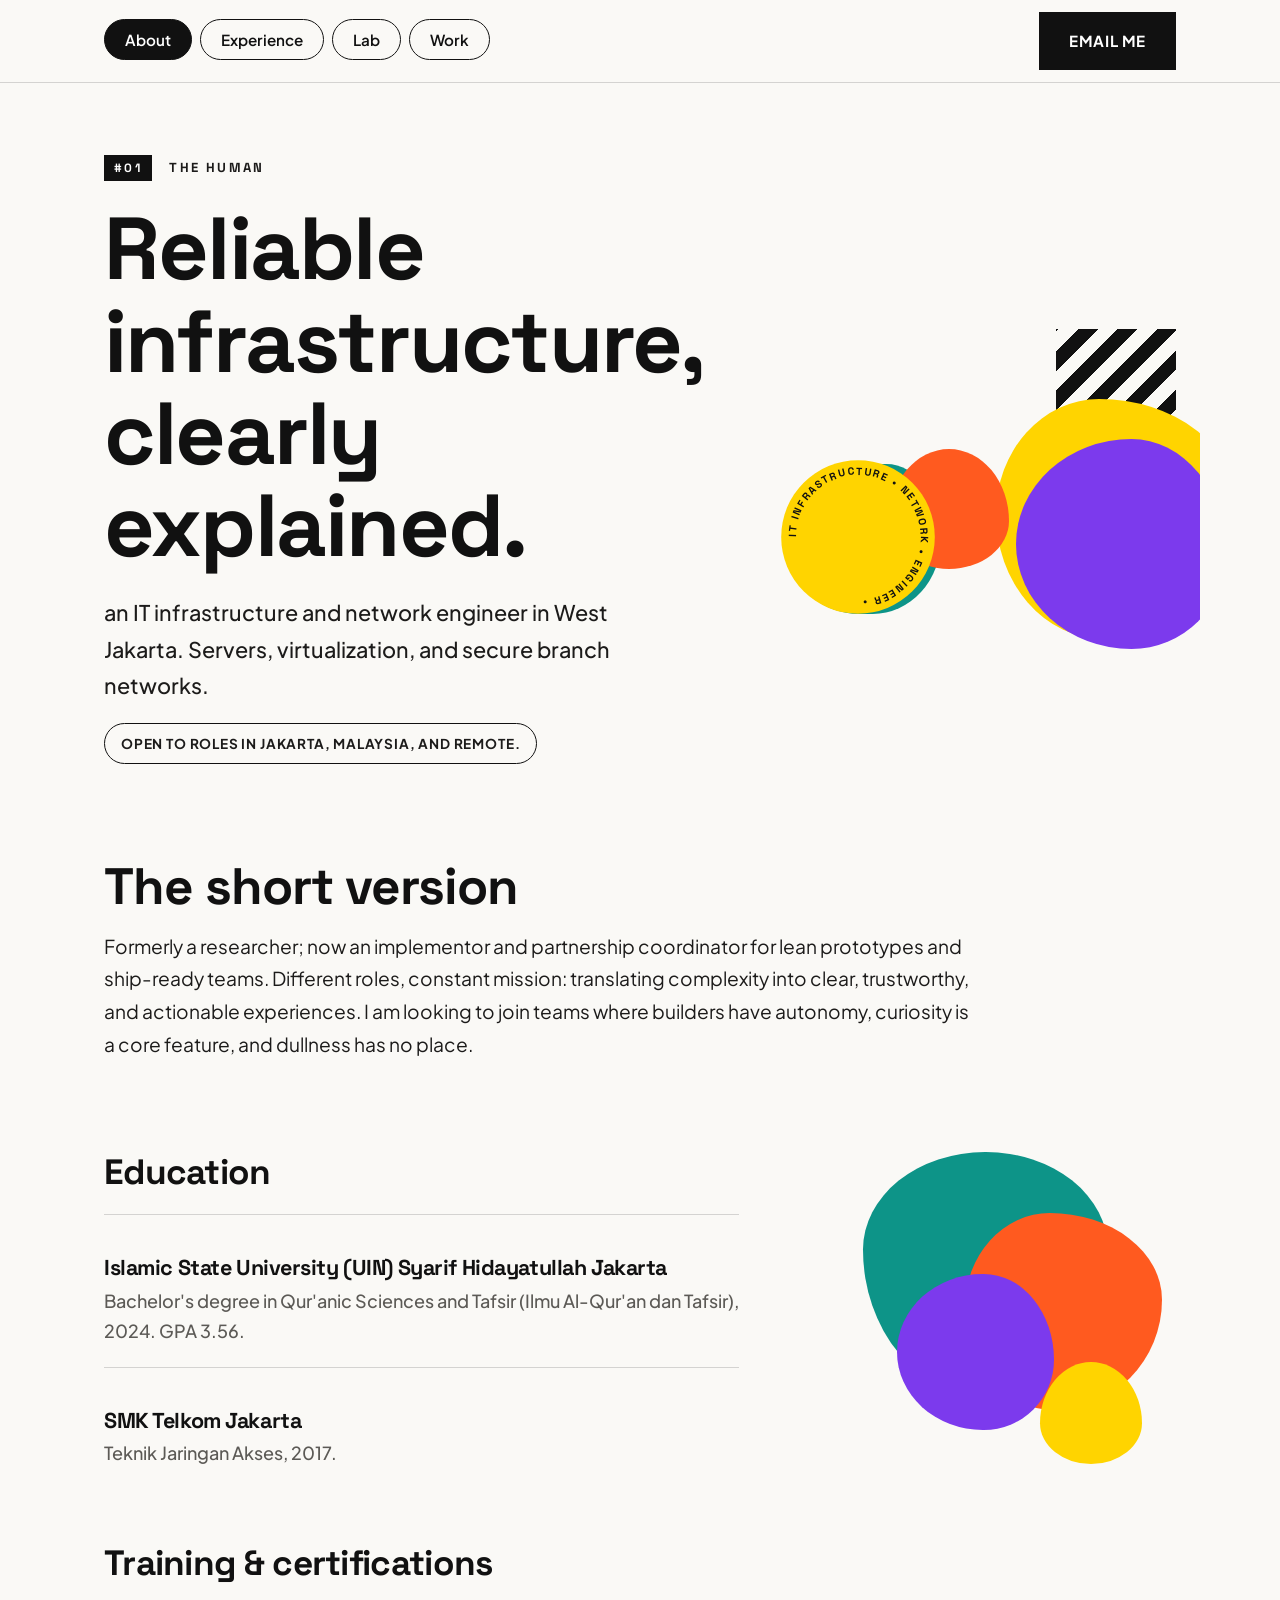
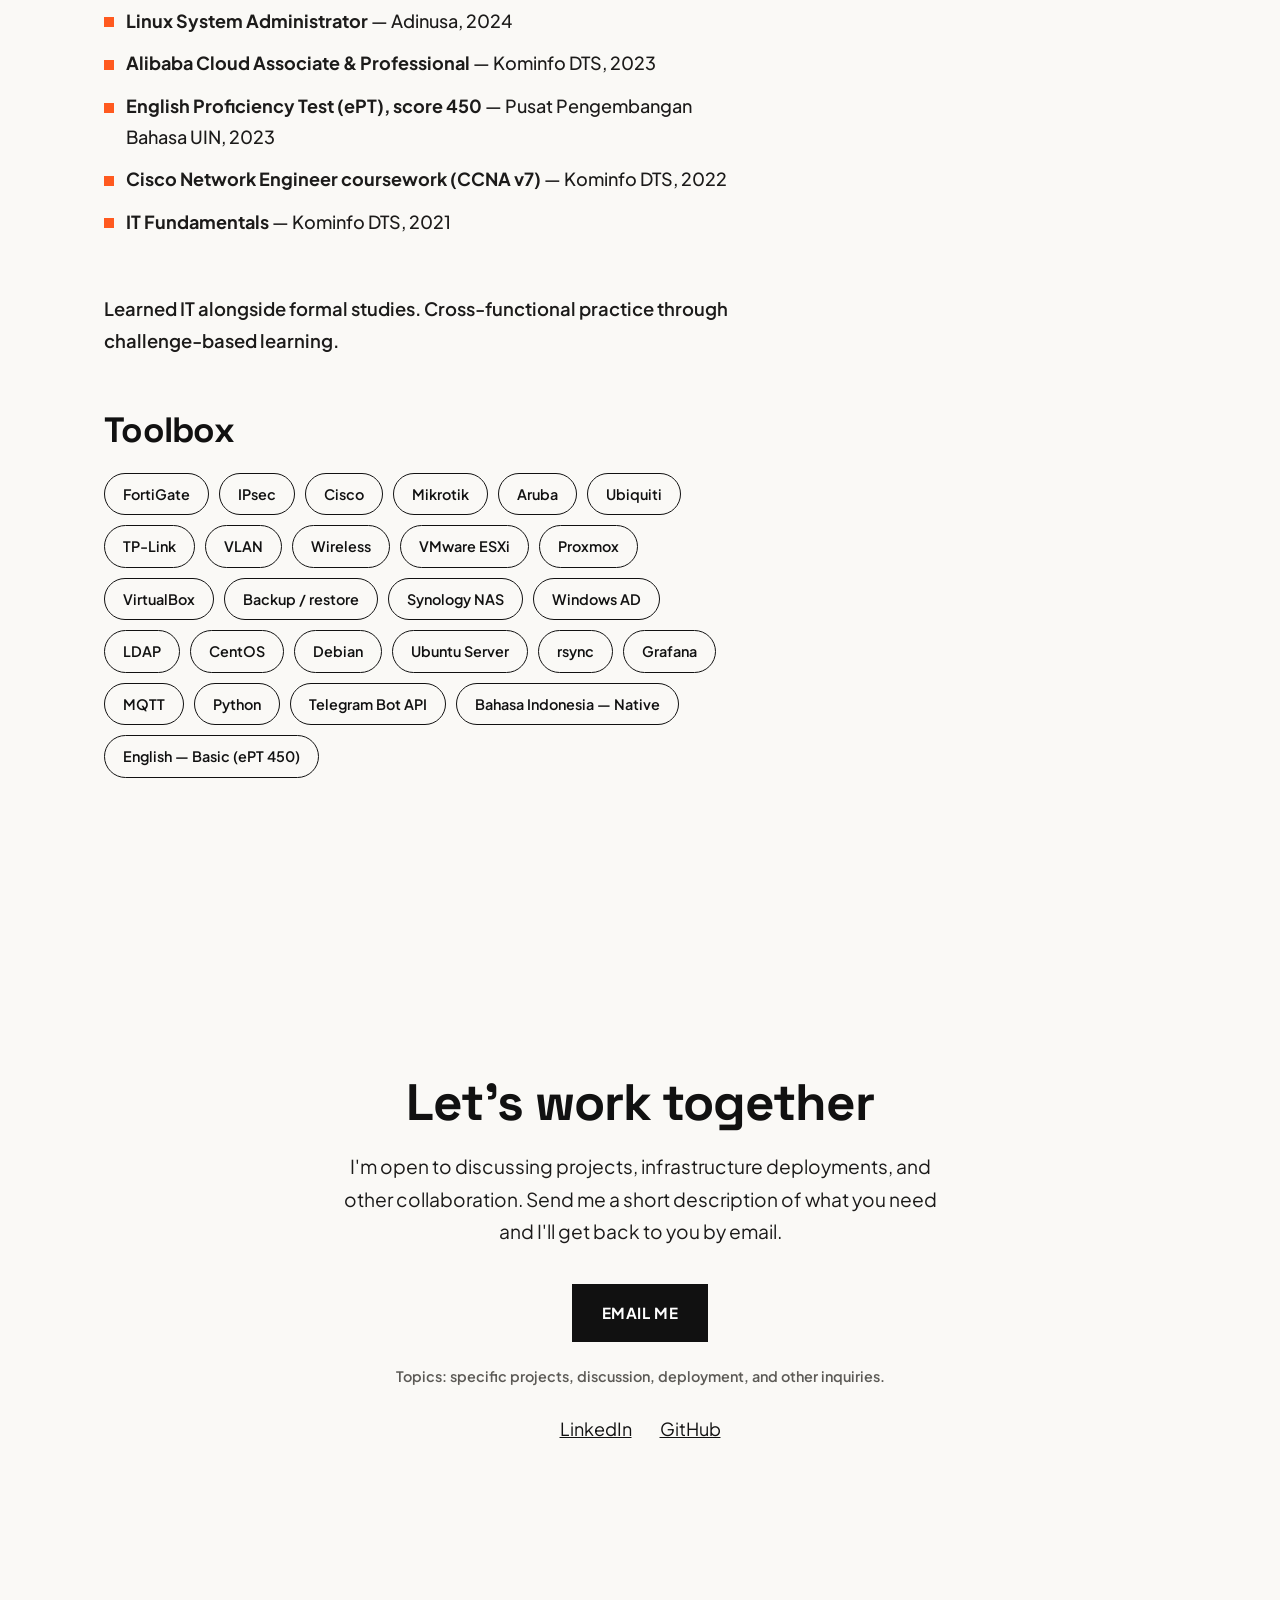
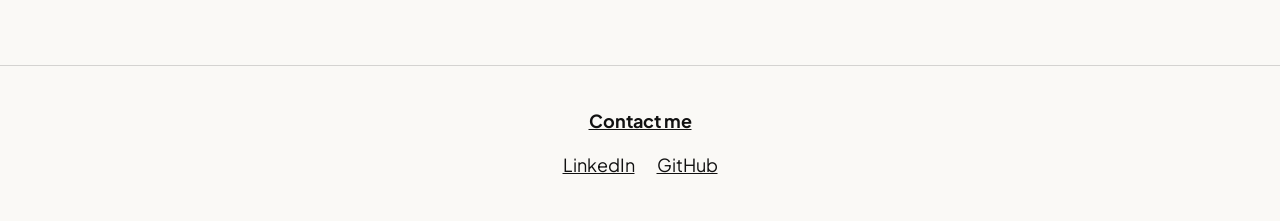
==== index.html @ 0b9de3a0 "Initial deploy: portfolio site" ====
<!DOCTYPE html>
<html lang="en">
<head>
  <meta charset="UTF-8" />
  <meta name="viewport" content="width=device-width, initial-scale=1.0" />
  <title>Muhamad Zikri Alviansyah — IT Infrastructure &amp; Network Engineer</title>
  <meta name="description" content="Muhamad Zikri Alviansyah — an IT infrastructure and network engineer in West Jakarta. Servers, virtualization, and secure branch networks." />
  <meta name="theme-color" content="#faf9f6" />
  <link rel="icon" type="image/svg+xml" href="/assets/favicon.svg" />
  <meta property="og:type" content="website" />
  <meta property="og:site_name" content="Muhamad Zikri Alviansyah" />
  <meta property="og:title" content="Muhamad Zikri Alviansyah — IT Infrastructure &amp; Network Engineer" />
  <meta property="og:description" content="Muhamad Zikri Alviansyah — an IT infrastructure and network engineer in West Jakarta. Servers, virtualization, and secure branch networks." />
  <meta property="og:url" content="https://mzikrialviansy12.github.io/" />
  <meta property="og:image" content="https://mzikrialviansy12.github.io/assets/og-cover.png" />
  <meta property="og:image:width" content="1200" />
  <meta property="og:image:height" content="630" />
  <meta name="twitter:card" content="summary_large_image" />
  <meta name="twitter:title" content="Muhamad Zikri Alviansyah — IT Infrastructure &amp; Network Engineer" />
  <meta name="twitter:description" content="Muhamad Zikri Alviansyah — an IT infrastructure and network engineer in West Jakarta. Servers, virtualization, and secure branch networks." />
  <meta name="twitter:image" content="https://mzikrialviansy12.github.io/assets/og-cover.png" />
  <link rel="canonical" href="https://mzikrialviansy12.github.io/" />
  <link rel="preconnect" href="https://fonts.googleapis.com" />
  <link rel="preconnect" href="https://fonts.gstatic.com" crossorigin />
  <link href="https://fonts.googleapis.com/css2?family=Plus+Jakarta+Sans:wght@400;500;600;700;800&family=Space+Grotesk:wght@500;700&display=swap" rel="stylesheet" />
  <link rel="stylesheet" href="/assets/css/style.css" />
</head>
<body>

  <header class="site-header">
    <div class="container header-inner">
      <nav class="tab-nav" id="portfolio-tabs" role="tablist" aria-label="Portfolio sections">
        <button type="button" class="tab" id="tab-about" role="tab" aria-selected="true" aria-controls="panel-about" data-tab="about">About</button>
        <button type="button" class="tab" id="tab-experience" role="tab" aria-selected="false" aria-controls="panel-experience" data-tab="experience">Experience</button>
        <button type="button" class="tab" id="tab-lab" role="tab" aria-selected="false" aria-controls="panel-lab" data-tab="lab">Lab</button>
        <button type="button" class="tab" id="tab-work" role="tab" aria-selected="false" aria-controls="panel-work" data-tab="work">Work</button>
      </nav>
      <a class="btn-black cta-header-btn" href="mailto:m.zikrialviansy12@gmail.com?subject=Project%20inquiry">Email me</a>
    </div>
  </header>

  <main id="main">

    <!-- ================= TAB 1: ABOUT ================= -->
    <section class="tab-panel" id="panel-about" role="tabpanel" aria-labelledby="tab-about">
      <div class="container about-wrap">
        <div class="hero-row">
          <div class="hero-text">
            <p class="tab-label"><span class="tab-num">#01</span> The human</p>
            <h1 class="hero-title">Reliable infrastructure, clearly explained.</h1>
            <p class="subhead">an IT infrastructure and network engineer in West Jakarta. Servers, virtualization, and secure branch networks.</p>
            <p class="status-line">Open to roles in Jakarta, Malaysia, and remote.</p>
          </div>

          <div class="about-decor" aria-hidden="true">
            <div class="stripe-accent"></div>
            <div class="blob blob-1"></div>
            <div class="blob blob-2"></div>
            <div class="blob blob-3"></div>
            <div class="blob blob-4"></div>
            <div class="badge-rotor">
              <svg class="badge-spin" viewBox="0 0 200 200" aria-hidden="true">
                <defs>
                  <path id="badge-circle-path" d="M100,100 m-78,0 a78,78 0 1,1 156,0 a78,78 0 1,1 -156,0" />
                </defs>
                <circle cx="100" cy="100" r="96" fill="#ffd400" />
                <text class="badge-text" fill="#111111"><textPath href="#badge-circle-path">IT INFRASTRUCTURE • NETWORK • ENGINEER • </textPath></text>
              </svg>
            </div>
          </div>
        </div>

        <div class="short-version">
          <h2>The short version</h2>
          <p>Formerly a researcher; now an implementor and partnership coordinator for lean prototypes and ship-ready teams. Different roles, constant mission: translating complexity into clear, trustworthy, and actionable experiences. I am looking to join teams where builders have autonomy, curiosity is a core feature, and dullness has no place.</p>
        </div>

        <div class="about-grid">
          <div class="about-main-col">
            <section class="info-block" aria-labelledby="edu-h">
              <h2 id="edu-h">Education</h2>
              <div class="info-entry">
                <h3>Islamic State University (UIN) Syarif Hidayatullah Jakarta</h3>
                <p class="info-meta">Bachelor's degree in Qur'anic Sciences and Tafsir (Ilmu Al-Qur'an dan Tafsir), 2024. GPA 3.56.</p>
              </div>
              <div class="info-entry">
                <h3>SMK Telkom Jakarta</h3>
                <p class="info-meta">Teknik Jaringan Akses, 2017.</p>
              </div>
            </section>

            <section class="info-block" aria-labelledby="cert-h">
              <h2 id="cert-h">Training &amp; certifications</h2>
              <ul class="cert-list">
                <li><strong>Linux System Administrator</strong> — Adinusa, 2024</li>
                <li><strong>Alibaba Cloud Associate &amp; Professional</strong> — Kominfo DTS, 2023</li>
                <li><strong>English Proficiency Test (ePT), score 450</strong> — Pusat Pengembangan Bahasa UIN, 2023</li>
                <li><strong>Cisco Network Engineer coursework (CCNA v7)</strong> — Kominfo DTS, 2022</li>
                <li><strong>IT Fundamentals</strong> — Kominfo DTS, 2021</li>
              </ul>
            </section>

            <p class="learned">Learned IT alongside formal studies. Cross-functional practice through challenge-based learning.</p>

            <section class="info-block" aria-labelledby="tool-h">
              <h2 id="tool-h">Toolbox</h2>
              <ul class="chips">
                <li class="chip">FortiGate</li>
                <li class="chip">IPsec</li>
                <li class="chip">Cisco</li>
                <li class="chip">Mikrotik</li>
                <li class="chip">Aruba</li>
                <li class="chip">Ubiquiti</li>
                <li class="chip">TP-Link</li>
                <li class="chip">VLAN</li>
                <li class="chip">Wireless</li>
                <li class="chip">VMware ESXi</li>
                <li class="chip">Proxmox</li>
                <li class="chip">VirtualBox</li>
                <li class="chip">Backup / restore</li>
                <li class="chip">Synology NAS</li>
                <li class="chip">Windows AD</li>
                <li class="chip">LDAP</li>
                <li class="chip">CentOS</li>
                <li class="chip">Debian</li>
                <li class="chip">Ubuntu Server</li>
                <li class="chip">rsync</li>
                <li class="chip">Grafana</li>
                <li class="chip">MQTT</li>
                <li class="chip">Python</li>
                <li class="chip">Telegram Bot API</li>
                <li class="chip">Bahasa Indonesia — Native</li>
            <li class="chip">English — Basic (ePT 450)</li>
              </ul>
            </section>
          </div>
          <aside class="about-side">
            <div class="portrait" aria-hidden="true">
              <div class="portrait-circle p1"></div>
              <div class="portrait-circle p2"></div>
              <div class="portrait-circle p3"></div>
              <div class="portrait-circle p4"></div>
            </div>
          </aside>
        </div>
      </div>

      <section class="cta" id="contact">
        <div class="container">
          <h2 class="cta-title">Let's work together</h2>
          <p class="cta-copy">I'm open to discussing projects, infrastructure deployments, and other collaboration. Send me a short description of what you need and I'll get back to you by email.</p>
          <a class="btn-black cta-button" href="mailto:m.zikrialviansy12@gmail.com?subject=Project%20inquiry">Email me</a>
          <p class="cta-topics">Topics: specific projects, discussion, deployment, and other inquiries.</p>
          <div class="cta-links">
            <a href="https://www.linkedin.com/in/muhamadzikrialviansyah/" target="_blank" rel="noopener">LinkedIn</a>
            <a href="https://github.com/mzikrialviansy12" target="_blank" rel="noopener">GitHub</a>
          </div>
        </div>
      </section>
    </section>

    <!-- ================= TAB 2: EXPERIENCE ================= -->
    <section class="tab-panel" id="panel-experience" role="tabpanel" aria-labelledby="tab-experience">
      <div class="container">
        <p class="tab-label"><span class="tab-num">#02</span> Gigs &amp; adventures</p>
        <h2 class="panel-title">Gigs &amp; Joyrides.</h2>
        <p class="panel-intro">A career built by jumping between worlds and stealing the best tricks from each.</p>

        <ol class="timeline">
          <li class="timeline-item">
            <p class="timeline-date">Nov 2024 to Present</p>
            <h3>IT Server and Network Administrator</h3>
            <p class="timeline-org">PT Synergy Engineering · Jakarta, Indonesia</p>
            <p class="timeline-desc">Managed an enterprise IT environment spanning virtualized infrastructure, directory services, and user authentication. Deployed enterprise firewalls and configured hub-and-spoke secure tunnels for domestic and international branches, resolved network and storage failures, and administered network-attached storage. Migrated access points to a new controller, executed virtual machine migrations, and maintained scheduled automated backups and server replication as recovery layers.</p>
          </li>
          <li class="timeline-item">
            <p class="timeline-date">Sep 2022 to Nov 2024</p>
            <h3>Network Engineer On Site</h3>
            <p class="timeline-org">PT iForte Solusi Infotek (The Sultan Hotel and Residences Jakarta)</p>
            <p class="timeline-desc">Operated and troubleshot a hotel network of over 1,000 access points, 50 managed switches, a DHCP router, and a firewall supporting about 1,000 guest rooms. Using automated monitoring and controller alerts, detected device failures within 10 minutes and restored service within 30 minutes. Maintained VLAN design and inter-VLAN routing to segment guest and operational internet services.</p>
          </li>
          <li class="timeline-item">
            <p class="timeline-date">Jul 2022 – Oct 2022</p>
            <h3>Assistant Engineer</h3>
            <p class="timeline-org">Indonesia Telecommunication and Digital Research Institute (TelkomCorpU)</p>
            <p class="timeline-desc">Integrated IoT devices with fire alarm panels and hydrant systems at 2 locations over MQTT for the Digitalizing Protection Assets project.</p>
          </li>
          <li class="timeline-item">
            <p class="timeline-date">2022</p>
            <h3>Cisco Network Engineer coursework (CCNA v7)</h3>
            <p class="timeline-org">Digital Talent Scholarship, Komdigi</p>
            <p class="timeline-desc">Roadmap to becoming a network engineer: network architecture and operations, switching, routing, and network security.</p>
          </li>
          <li class="timeline-item">
            <p class="timeline-date">2021</p>
            <h3>IT Fundamentals coursework</h3>
            <p class="timeline-org">Digital Talent Scholarship, Komdigi</p>
            <p class="timeline-desc">Foundation in hardware, software infrastructure, networking, multi-device management, and technical troubleshooting.</p>
          </li>
        </ol>
      </div>

      <section class="cta">
        <div class="container">
          <h2 class="cta-title">Let's work together</h2>
          <p class="cta-copy">I'm open to discussing projects, infrastructure deployments, and other collaboration. Send me a short description of what you need and I'll get back to you by email.</p>
          <a class="btn-black cta-button" href="mailto:m.zikrialviansy12@gmail.com?subject=Project%20inquiry">Email me</a>
          <p class="cta-topics">Topics: specific projects, discussion, deployment, and other inquiries.</p>
          <div class="cta-links">
            <a href="https://www.linkedin.com/in/muhamadzikrialviansyah/" target="_blank" rel="noopener">LinkedIn</a>
            <a href="https://github.com/mzikrialviansy12" target="_blank" rel="noopener">GitHub</a>
          </div>
        </div>
      </section>
    </section>

    <!-- ================= TAB 3: LAB ================= -->
    <section class="tab-panel" id="panel-lab" role="tabpanel" aria-labelledby="tab-lab">
      <div class="container">
        <p class="tab-label"><span class="tab-num">#03</span> My Digital Playground</p>
        <h2 class="panel-title">My Digital Playground</h2>
        <p class="panel-intro">This is where the messy prototyping happens. Explore my sandbox environments covering AI experiments, network engineering, and local virtualization setups.</p>

        <div class="chip-row" role="group" aria-label="Lab categories">
          <button type="button" class="chip" data-filter="network">Network</button>
          <button type="button" class="chip" data-filter="virtualization">Virtualization</button>
          <button type="button" class="chip" data-filter="server">Server</button>
          <button type="button" class="chip" data-filter="ai">AI Experiments</button>
        </div>

        <div class="lab-grid">
          <div class="lab-card" data-lab-filter="network">
            <p class="lab-card-kicker">Network</p>
            <h3 class="lab-card-title">Coming soon</h3>
          </div>
          <div class="lab-card" data-lab-filter="virtualization">
            <p class="lab-card-kicker">Virtualization</p>
            <h3 class="lab-card-title">Coming soon</h3>
          </div>
          <div class="lab-card" data-lab-filter="server">
            <p class="lab-card-kicker">Server</p>
            <h3 class="lab-card-title">Coming soon</h3>
          </div>
          <div class="lab-card" data-lab-filter="ai">
            <p class="lab-card-kicker">AI Experiments</p>
            <h3 class="lab-card-title">Coming soon</h3>
          </div>
        </div>
      </div>

      <section class="cta">
        <div class="container">
          <h2 class="cta-title">Let's work together</h2>
          <p class="cta-copy">I'm open to discussing projects, infrastructure deployments, and other collaboration. Send me a short description of what you need and I'll get back to you by email.</p>
          <a class="btn-black cta-button" href="mailto:m.zikrialviansy12@gmail.com?subject=Project%20inquiry">Email me</a>
          <p class="cta-topics">Topics: specific projects, discussion, deployment, and other inquiries.</p>
          <div class="cta-links">
            <a href="https://www.linkedin.com/in/muhamadzikrialviansyah/" target="_blank" rel="noopener">LinkedIn</a>
            <a href="https://github.com/mzikrialviansy12" target="_blank" rel="noopener">GitHub</a>
          </div>
        </div>
      </section>
    </section>

    <!-- ================= TAB 4: WORK ================= -->
    <section class="tab-panel" id="panel-work" role="tabpanel" aria-labelledby="tab-work">
      <div class="container">
        <p class="tab-label"><span class="tab-num">#04</span> Work</p>
        <h2 class="panel-title">Work</h2>

        <div class="project-grid">
          <article class="project-card">
            <h3 class="project-name">Multi-Branch Network Rollout</h3>
            <p class="project-role">Deployment and configuration</p>
            <p class="project-desc">Deployed firewalls at new branches, including overseas, in 3–5 days each, covering cabling, racking, firewall configuration, server setup, and end-user handover. Configured IPsec site-to-site tunnels from each branch to the head office in a hub-and-spoke topology.</p>
            <ul class="tech-list"><li>FortiGate</li><li>IPsec</li><li>VLAN</li></ul>
            <img class="project-diagram" src="/assets/network-topology.svg" alt="Generic hub-and-spoke network topology diagram showing the head office with branch offices over IPsec tunnels" />
          </article>

          <article class="project-card">
            <h3 class="project-name">Virtualization Operations and Recovery</h3>
            <p class="project-role">Administrator</p>
            <p class="project-desc">Operate virtualization hosts, handle hardware assembly and racking, migrate a 500 GB VM via backup/restore in about 2 hours, and restore service within 30–60 minutes after a Proxmox datastore failure.</p>
            <ul class="tech-list"><li>VMware ESXi</li><li>Proxmox</li><li>Backup / restore</li></ul>
            <a class="project-writeup" href="/content/proxmox-datastore-incident.html">Read the case study →</a>
          </article>

          <article class="project-card">
            <h3 class="project-name">Directory Services</h3>
            <p class="project-role">Administrator</p>
            <p class="project-desc">Administer Windows Active Directory and LDAP for domain login, email, and file services.</p>
            <ul class="tech-list"><li>Windows AD</li><li>LDAP</li><li>CentOS</li></ul>
          </article>

          <article class="project-card">
            <h3 class="project-name">Backup and Replication</h3>
            <p class="project-role">Administrator</p>
            <p class="project-desc">Scheduled rsync backups to a separate NAS, plus mirror server replication as a secondary recovery layer. Set up Synology NAS with RAID, shared folders, and permissions.</p>
            <ul class="tech-list"><li>rsync</li><li>Synology NAS</li><li>RAID</li></ul>
          </article>

          <article class="project-card">
            <h3 class="project-name">Hotel-Scale Wireless Network Operations</h3>
            <p class="project-role">Network Engineer (on site)</p>
            <p class="project-desc">Operated a network of 1,060 access points and 50 managed switches serving about 1,000 rooms. Automated email alerts (Grafana, Aruba controller) detected AP failures within 10 minutes, with service restored in 15–30 minutes.</p>
            <ul class="tech-list"><li>Aruba</li><li>TP-Link</li><li>Grafana</li><li>VLAN</li></ul>
          </article>

          <article class="project-card">
            <h3 class="project-name">IoT Integration for Fire Protection</h3>
            <p class="project-role">Assistant Engineer</p>
            <p class="project-desc">Integrated IoT devices with fire alarm panels and hydrant systems at 2 locations over MQTT.</p>
            <ul class="tech-list"><li>MQTT</li></ul>
          </article>
        </div>
      </div>

      <section class="cta">
        <div class="container">
          <h2 class="cta-title">Let's work together</h2>
          <p class="cta-copy">I'm open to discussing projects, infrastructure deployments, and other collaboration. Send me a short description of what you need and I'll get back to you by email.</p>
          <a class="btn-black cta-button" href="mailto:m.zikrialviansy12@gmail.com?subject=Project%20inquiry">Email me</a>
          <p class="cta-topics">Topics: specific projects, discussion, deployment, and other inquiries.</p>
          <div class="cta-links">
            <a href="https://www.linkedin.com/in/muhamadzikrialviansyah/" target="_blank" rel="noopener">LinkedIn</a>
            <a href="https://github.com/mzikrialviansy12" target="_blank" rel="noopener">GitHub</a>
          </div>
        </div>
      </section>
    </section>
  </main>

  <footer class="site-footer">
    <div class="container footer-inner">
      <a class="footer-contact" href="#contact">Contact me</a>
      <div class="footer-links">
        <a href="https://www.linkedin.com/in/muhamadzikrialviansyah/" target="_blank" rel="noopener">LinkedIn</a>
        <a href="https://github.com/mzikrialviansy12" target="_blank" rel="noopener">GitHub</a>
      </div>
    </div>
  </footer>

  <script src="/assets/js/main.js"></script>
</body>
</html>
---- assets/css/style.css ----
/* ============================================================
   Portfolio — Modern Asymmetrical Layout
   ============================================================ */

/* ===== Tokens ===== */
:root {
  --bg: #faf9f6;
  --surface: #ffffff;
  --ink: #111111;
  --yellow: #ffd400;
  --orange: #ff5a1f;
  --purple: #7c3aed;
  --teal: #0d9488;
  --text: #1c1b1a;
  --muted: #5c5a56;
  --line: rgba(17, 17, 17, 0.16);
  --font-head: "Space Grotesk", "Plus Jakarta Sans", system-ui, sans-serif;
  --font-body: "Plus Jakarta Sans", system-ui, -apple-system, "Segoe UI", sans-serif;
}

/* ===== Base ===== */
* { box-sizing: border-box; }
html { scroll-behavior: smooth; }
body {
  margin: 0;
  background: var(--bg);
  color: var(--text);
  font-family: var(--font-body);
  font-size: 1.125rem;
  line-height: 1.7;
}
img { max-width: 100%; display: block; }
h1, h2, h3 { font-family: var(--font-head); color: var(--ink); line-height: 1.05; letter-spacing: -0.02em; }
h1 { font-size: clamp(3rem, 8vw, 5.5rem); font-weight: 700; }
h2 { font-size: clamp(2.2rem, 4.5vw, 3.2rem); font-weight: 700; }
h3 { font-size: clamp(1.4rem, 2.5vw, 1.9rem); font-weight: 700; }
p { margin: 0 0 1.25em; }
a { color: var(--ink); }
ul, ol { margin: 0; padding: 0; list-style: none; }
:focus-visible { outline: 3px solid var(--orange); outline-offset: 2px; }

.container { max-width: 1120px; margin: 0 auto; padding: 0 24px; }

/* ===== Header / tab nav ===== */
.site-header {
  position: sticky;
  top: 0;
  z-index: 50;
  background: rgba(250, 249, 246, 0.92);
  backdrop-filter: blur(10px);
  -webkit-backdrop-filter: blur(10px);
  border-bottom: 1px solid var(--line);
}
.header-inner { display: flex; flex-direction: column; gap: 12px; padding-top: 14px; padding-bottom: 14px; }
@media (min-width: 900px) {
  .header-inner { flex-direction: row; align-items: center; justify-content: space-between; gap: 24px; padding-top: 12px; padding-bottom: 12px; }
}
.tab-nav { display: flex; gap: 8px; overflow-x: auto; scrollbar-width: none; padding-bottom: 2px; }
.tab-nav::-webkit-scrollbar { display: none; }
.tab {
  flex: 0 0 auto;
  padding: 10px 20px;
  border: 1.5px solid var(--ink);
  border-radius: 999px;
  background: transparent;
  color: var(--ink);
  font-family: var(--font-body);
  font-weight: 600;
  font-size: 0.95rem;
  cursor: pointer;
  white-space: nowrap;
}
.tab:hover { background: rgba(17, 17, 17, 0.06); }
.tab[aria-selected="true"] { background: var(--ink); color: #ffffff; }
.cta-header-btn { display: block; width: 100%; text-align: center; }
@media (min-width: 900px) { .cta-header-btn { width: auto; margin-left: auto; } }

/* ===== Black rectangular button ===== */
.btn-black {
  display: inline-block;
  background: var(--ink);
  color: #ffffff;
  font-family: var(--font-body);
  font-weight: 700;
  font-size: 0.95rem;
  letter-spacing: 0.04em;
  text-transform: uppercase;
  padding: 16px 30px;
  border: none;
  border-radius: 0;
  text-decoration: none;
}
.btn-black:hover { background: #2a2a2a; color: #ffffff; text-decoration: none; }

/* ===== Tab panels ===== */
.tab-panel { display: none; padding: 48px 0 110px; }
.tab-panel.is-active { display: block; }

/* ===== About ===== */
/* position + overflow guard: decor shapes are clipped here so they can never
   extend past the viewport (no horizontal scroll). Horizontal padding comes
   from .container (0 24px) so About's left edge matches the other tabs. */
.about-wrap { position: relative; overflow: hidden; padding-top: 24px; padding-bottom: 90px; }
.about-wrap > * { position: relative; z-index: 1; }

/* Two-zone hero: text zone (left, ~60%) + reserved decoration zone (right) */
.hero-row { display: grid; grid-template-columns: 1fr; gap: 40px; }
.hero-text { position: relative; z-index: 1; min-width: 0; }
@media (min-width: 768px) {
  .hero-row { grid-template-columns: minmax(0, 3fr) minmax(0, 2fr); gap: 48px; align-items: center; }
}

/* Decoration zone: reserved empty area, always behind text, never interactive */
.about-decor { position: relative; z-index: 0; pointer-events: none; min-height: 300px; }
.about-decor > * { position: absolute; pointer-events: none; }

.blob { pointer-events: none; }
.blob-1 { width: 240px; height: 240px; background: var(--yellow); top: 70px; right: -60px; border-radius: 43% 57% 55% 45% / 48% 44% 56% 52%; }
.blob-2 { width: 210px; height: 210px; background: var(--purple); bottom: -20px; right: -50px; border-radius: 55% 45% 45% 55% / 50% 55% 45% 50%; }
.blob-3 { width: 150px; height: 150px; background: var(--teal); top: 45%; left: 6%; border-radius: 60% 40% 50% 50% / 45% 55% 55% 45%; }
.blob-4 { width: 120px; height: 120px; background: var(--orange); bottom: 60px; left: 30%; border-radius: 50% 50% 50% 50% / 60% 60% 40% 40%; }

.stripe-accent {
  top: 0;
  right: 0;
  width: 120px;
  height: 120px;
  background: repeating-linear-gradient(-45deg, var(--ink) 0 14px, var(--bg) 14px 28px);
}

.badge-rotor { bottom: 12px; left: 12px; width: 160px; height: 160px; }
.badge-spin { width: 100%; height: 100%; animation: badge-spin 14s linear infinite; }
@keyframes badge-spin { to { transform: rotate(360deg); } }
.badge-text { font-family: var(--font-head); font-size: 13px; font-weight: 700; letter-spacing: 2px; }

/* Below 768px: hide the stripe; the blob group becomes its own centered row
   between the pill and "The short version", kept inside the container padding
   so it never touches the screen edge */
@media (max-width: 767px) {
  .stripe-accent { display: none; }
  .about-decor { min-height: 180px; max-width: 320px; margin: 0 auto; }
  .blob-1 { width: 120px; height: 120px; top: 0; left: 8px; right: auto; }
  .blob-2 { width: 110px; height: 110px; top: 0; right: 8px; bottom: auto; }
  .blob-3 { width: 90px; height: 90px; top: auto; bottom: 4px; left: 70px; }
  .blob-4 { width: 80px; height: 80px; bottom: 0; left: auto; right: 66px; }
  .badge-rotor { width: 110px; height: 110px; bottom: 0; left: 4px; right: auto; }
}

.tab-label { font-family: var(--font-head); font-size: 0.82rem; font-weight: 700; letter-spacing: 0.18em; text-transform: uppercase; margin: 0 0 22px; }
.tab-num { display: inline-block; background: var(--ink); color: #ffffff; padding: 3px 10px; margin-right: 12px; font-size: 0.75rem; }
.subhead { font-size: 1.35rem; font-weight: 500; color: var(--text); max-width: 34ch; margin-bottom: 18px; }
.status-line { display: inline-block; margin: 0 0 40px; padding: 8px 16px; border: 1.5px solid var(--ink); border-radius: 999px; font-size: 0.85rem; font-weight: 700; letter-spacing: 0.06em; text-transform: uppercase; }

.hero-title { margin: 0 0 22px; }
.short-version { margin-top: 56px; }
.short-version h2 { margin-bottom: 16px; }
.short-version p { font-size: 1.2rem; max-width: 62ch; }

.about-grid { display: grid; gap: 56px; margin-top: 64px; }
@media (min-width: 900px) { .about-grid { grid-template-columns: 1.25fr 0.75fr; align-items: start; } }

.info-block { margin-bottom: 56px; }
.info-block h2 { margin-bottom: 24px; font-size: clamp(1.6rem, 3vw, 2.2rem); }
.info-entry { border-top: 1px solid var(--line); padding: 20px 0; }
.info-entry:first-child { border-top: none; padding-top: 0; }
.info-entry h3 { margin-bottom: 6px; font-size: 1.35rem; }
.info-meta { margin: 0; color: var(--muted); font-weight: 500; }
.cert-list { display: grid; gap: 12px; }
.cert-list li { padding-left: 22px; position: relative; font-weight: 500; }
.cert-list li::before { content: ""; position: absolute; left: 0; top: 0.65em; width: 10px; height: 10px; background: var(--orange); }
.learned { font-size: 1.15rem; font-weight: 600; margin-bottom: 56px; max-width: 56ch; }

.chips { display: flex; flex-wrap: wrap; gap: 10px; }
.chip { display: inline-block; border: 1.5px solid var(--ink); border-radius: 999px; padding: 8px 18px; background: transparent; color: var(--ink); font-weight: 600; font-size: 0.9rem; }

.about-side { position: relative; }
.portrait { position: relative; width: min(340px, 80vw); aspect-ratio: 1; margin-left: auto; }
.portrait-circle { position: absolute; border-radius: 50%; }
.p1 { width: 72%; aspect-ratio: 1; background: var(--teal); top: 8%; left: 8%; border-radius: 50% 50% 50% 50% / 40% 40% 60% 60%; }
.p2 { width: 58%; aspect-ratio: 1; background: var(--orange); top: 26%; right: 4%; border-radius: 43% 57% 55% 45% / 48% 44% 56% 52%; }
.p3 { width: 46%; aspect-ratio: 1; background: var(--purple); bottom: 10%; left: 18%; border-radius: 55% 45% 45% 55% / 50% 55% 45% 50%; }
.p4 { width: 30%; aspect-ratio: 1; background: var(--yellow); bottom: 0; right: 10%; border-radius: 50% 50% 50% 50% / 60% 60% 40% 40%; }

/* ===== Experience ===== */
.panel-title { margin-bottom: 18px; }
.panel-intro { font-size: 1.2rem; max-width: 56ch; margin-bottom: 64px; }
.timeline { position: relative; margin: 0; padding: 0; counter-reset: tl; }
.timeline-item {
  counter-increment: tl;
  position: relative;
  display: grid;
  grid-template-columns: 48px minmax(0, 1fr);
  column-gap: 16px;
  padding-bottom: 56px;
}
.timeline-item:last-child { padding-bottom: 0; }
.timeline-item > * { grid-column: 2; min-width: 0; }
/* Marker: auto-numbered filled circle, centered in the 48px column, above the line */
.timeline-item::before {
  content: counter(tl, decimal-leading-zero);
  grid-column: 1;
  align-self: start;
  justify-self: center;
  position: relative;
  z-index: 2;
  display: flex;
  align-items: center;
  justify-content: center;
  width: 36px;
  height: 36px;
  border: 2px solid var(--ink);
  border-radius: 50%;
  background: var(--bg);
  font-family: var(--font-head);
  font-size: 0.95rem;
  font-weight: 700;
  line-height: 1;
  color: var(--ink);
}
/* Vertical line: runs through the center of the marker column,
   from the first marker down to the last marker (never beyond) */
.timeline-item::after {
  content: "";
  position: absolute;
  left: 24px;
  top: 0;
  bottom: 0;
  width: 3px;
  transform: translateX(-50%);
  background: var(--ink);
  z-index: 1;
}
.timeline-item:last-child::after { content: none; }
/* Below 480px: same structure, smaller marker and digits */
@media (max-width: 479px) {
  .timeline-item::before { width: 32px; height: 32px; font-size: 12px; }
}
.timeline-date { font-family: var(--font-head); font-size: 0.95rem; font-weight: 700; text-transform: uppercase; letter-spacing: 0.08em; color: var(--purple); margin: 0 0 8px; }
.timeline-item h3 { margin-bottom: 4px; font-size: 1.5rem; }
.timeline-org { margin: 0 0 12px; color: var(--muted); font-weight: 600; }
.timeline-desc { margin: 0; max-width: 68ch; }

/* ===== Lab ===== */
.chip-row { display: flex; flex-wrap: wrap; gap: 12px; margin-bottom: 48px; }
.lab-grid { display: grid; gap: 24px; grid-template-columns: 1fr; }
@media (min-width: 900px) { .lab-grid { grid-template-columns: repeat(2, 1fr); } }
.lab-card { position: relative; background: var(--surface); border: 1px solid var(--line); border-radius: 20px; padding: 40px 32px; }
.lab-card-kicker { font-family: var(--font-head); font-size: 0.85rem; font-weight: 700; letter-spacing: 0.14em; text-transform: uppercase; color: var(--purple); margin: 0 0 12px; }
.lab-card-title { margin: 0; font-size: clamp(2rem, 4vw, 2.8rem); }
.lab-status { position: absolute; top: 38px; right: 32px; padding: 5px 14px; border-radius: 999px; background: var(--ink); color: #ffffff; font-size: 0.75rem; font-weight: 700; letter-spacing: 0.06em; text-transform: capitalize; }
.lab-card-desc { margin: 16px 0 0; max-width: 60ch; }
.lab-card-outcome { margin: 10px 0 0; color: var(--muted); font-size: 1rem; }
.lab-card-outcome strong { color: var(--ink); }
.lab-tools { display: flex; flex-wrap: wrap; gap: 8px; margin: 20px 0 0; padding: 0; }
.lab-tools .chip { padding: 5px 14px; font-size: 0.8rem; }
.chip-row .chip { cursor: pointer; }
.chip-active, .chip.chip-active { background: var(--ink); color: #ffffff; }

/* ===== Work ===== */
.project-grid { display: grid; gap: 28px; grid-template-columns: 1fr; }
@media (min-width: 900px) { .project-grid { grid-template-columns: 1fr 1fr; } }
.project-card { background: var(--surface); border: 1px solid var(--line); border-radius: 20px; padding: 34px; }
.project-name { margin: 0 0 6px; font-size: clamp(1.5rem, 2.6vw, 2rem); }
.project-role { margin: 0 0 14px; font-family: var(--font-head); font-size: 0.85rem; font-weight: 700; letter-spacing: 0.1em; text-transform: uppercase; color: var(--orange); }
.project-desc { color: var(--text); margin-bottom: 18px; }
.tech-list { display: flex; flex-wrap: wrap; gap: 8px; margin-bottom: 20px; }
.tech-list li { border: 1.5px solid var(--ink); border-radius: 999px; padding: 4px 14px; font-size: 0.82rem; font-weight: 600; }
.project-diagram { margin-top: 8px; border: 1px solid var(--line); border-radius: 14px; background: var(--bg); }
.project-writeup { display: inline-block; margin-top: 16px; font-weight: 700; }

/* ===== CTA ===== */
.cta { padding: 110px 0; text-align: center; }
.cta-title { margin-bottom: 20px; }
.cta-copy { max-width: 620px; margin: 0 auto 36px; font-size: 1.2rem; }
.cta-button { margin-bottom: 22px; }
.cta-topics { font-size: 0.9rem; color: var(--muted); font-weight: 600; }
.cta-links { display: flex; gap: 28px; justify-content: center; flex-wrap: wrap; margin-top: 26px; }

/* ===== Footer ===== */
.site-footer { border-top: 1px solid var(--line); padding: 40px 0; }
.footer-inner { display: flex; flex-direction: column; gap: 14px; align-items: center; }
.footer-contact { font-weight: 700; }
.footer-links { display: flex; gap: 22px; }

/* ===== Motion ===== */
@media (prefers-reduced-motion: reduce) {
  html { scroll-behavior: auto; }
  *, *::before, *::after { transition: none !important; animation: none !important; }
  .badge-spin { animation: none; }
}
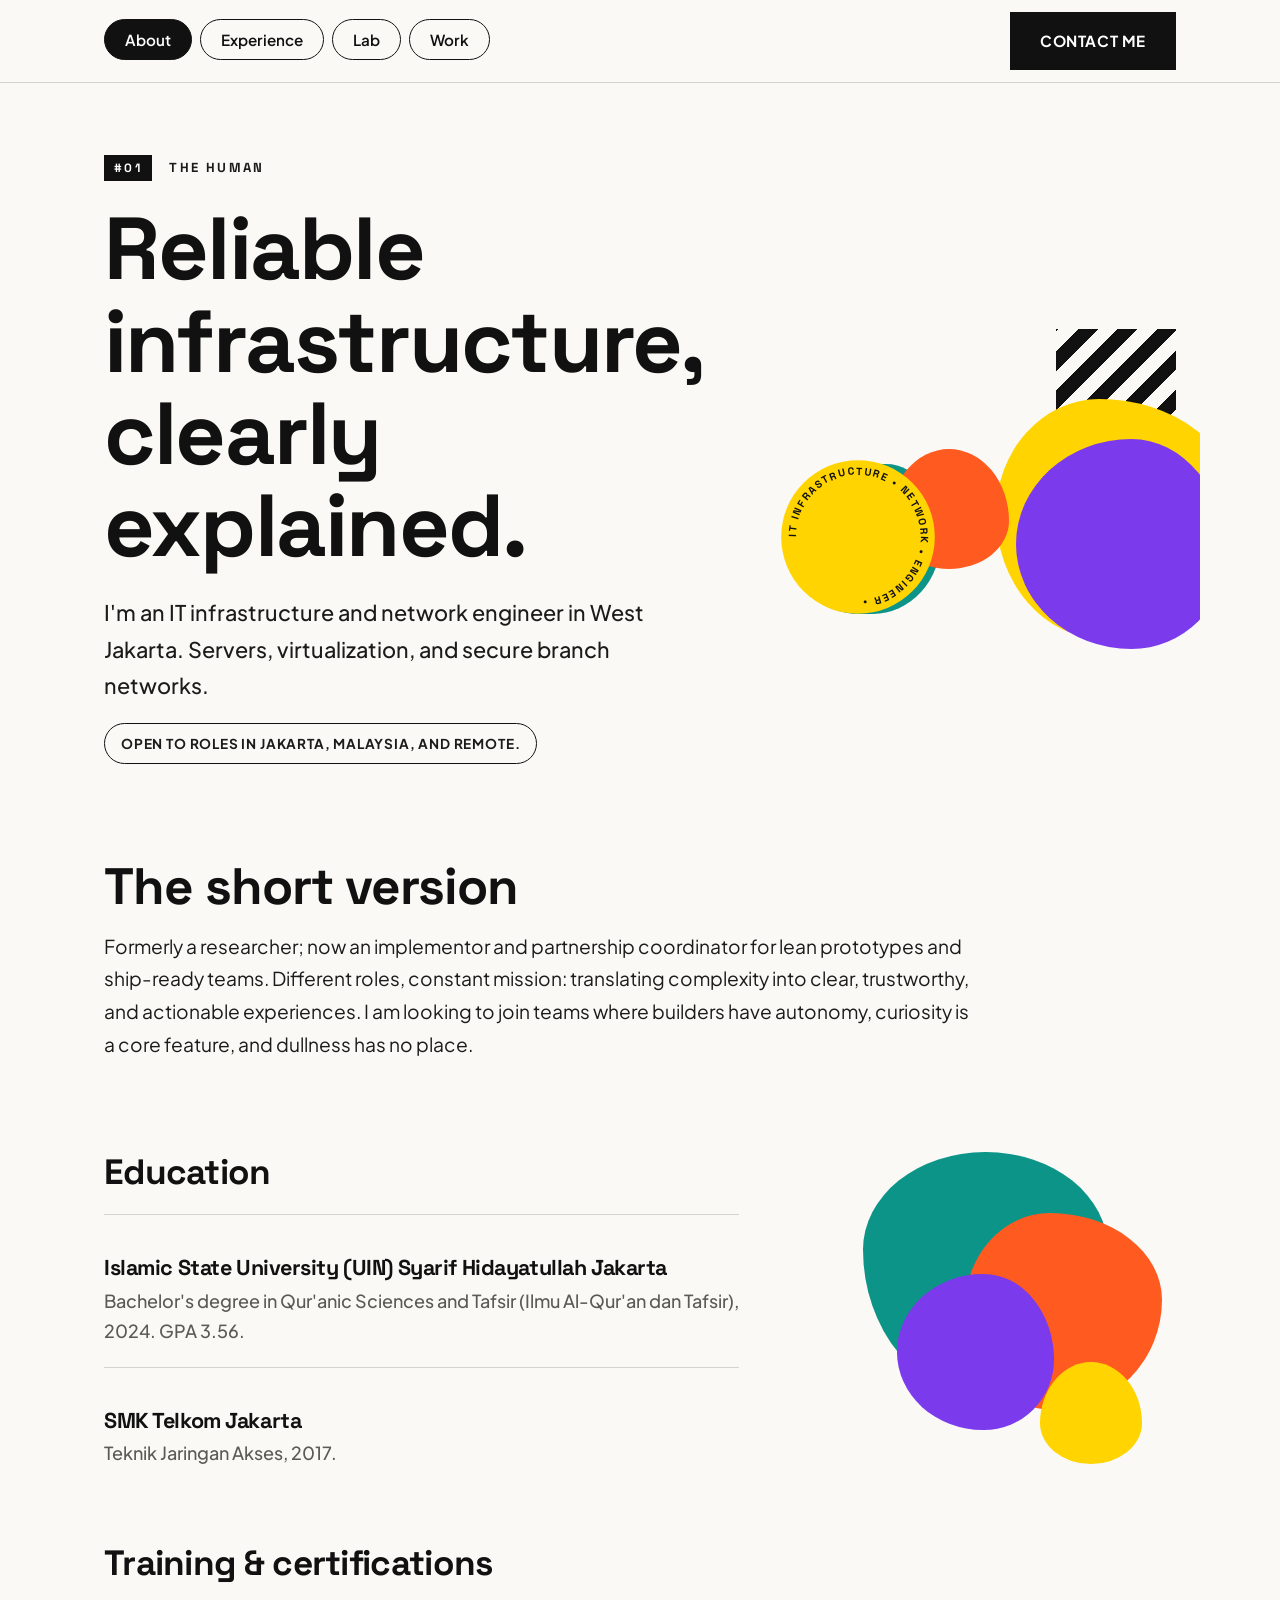
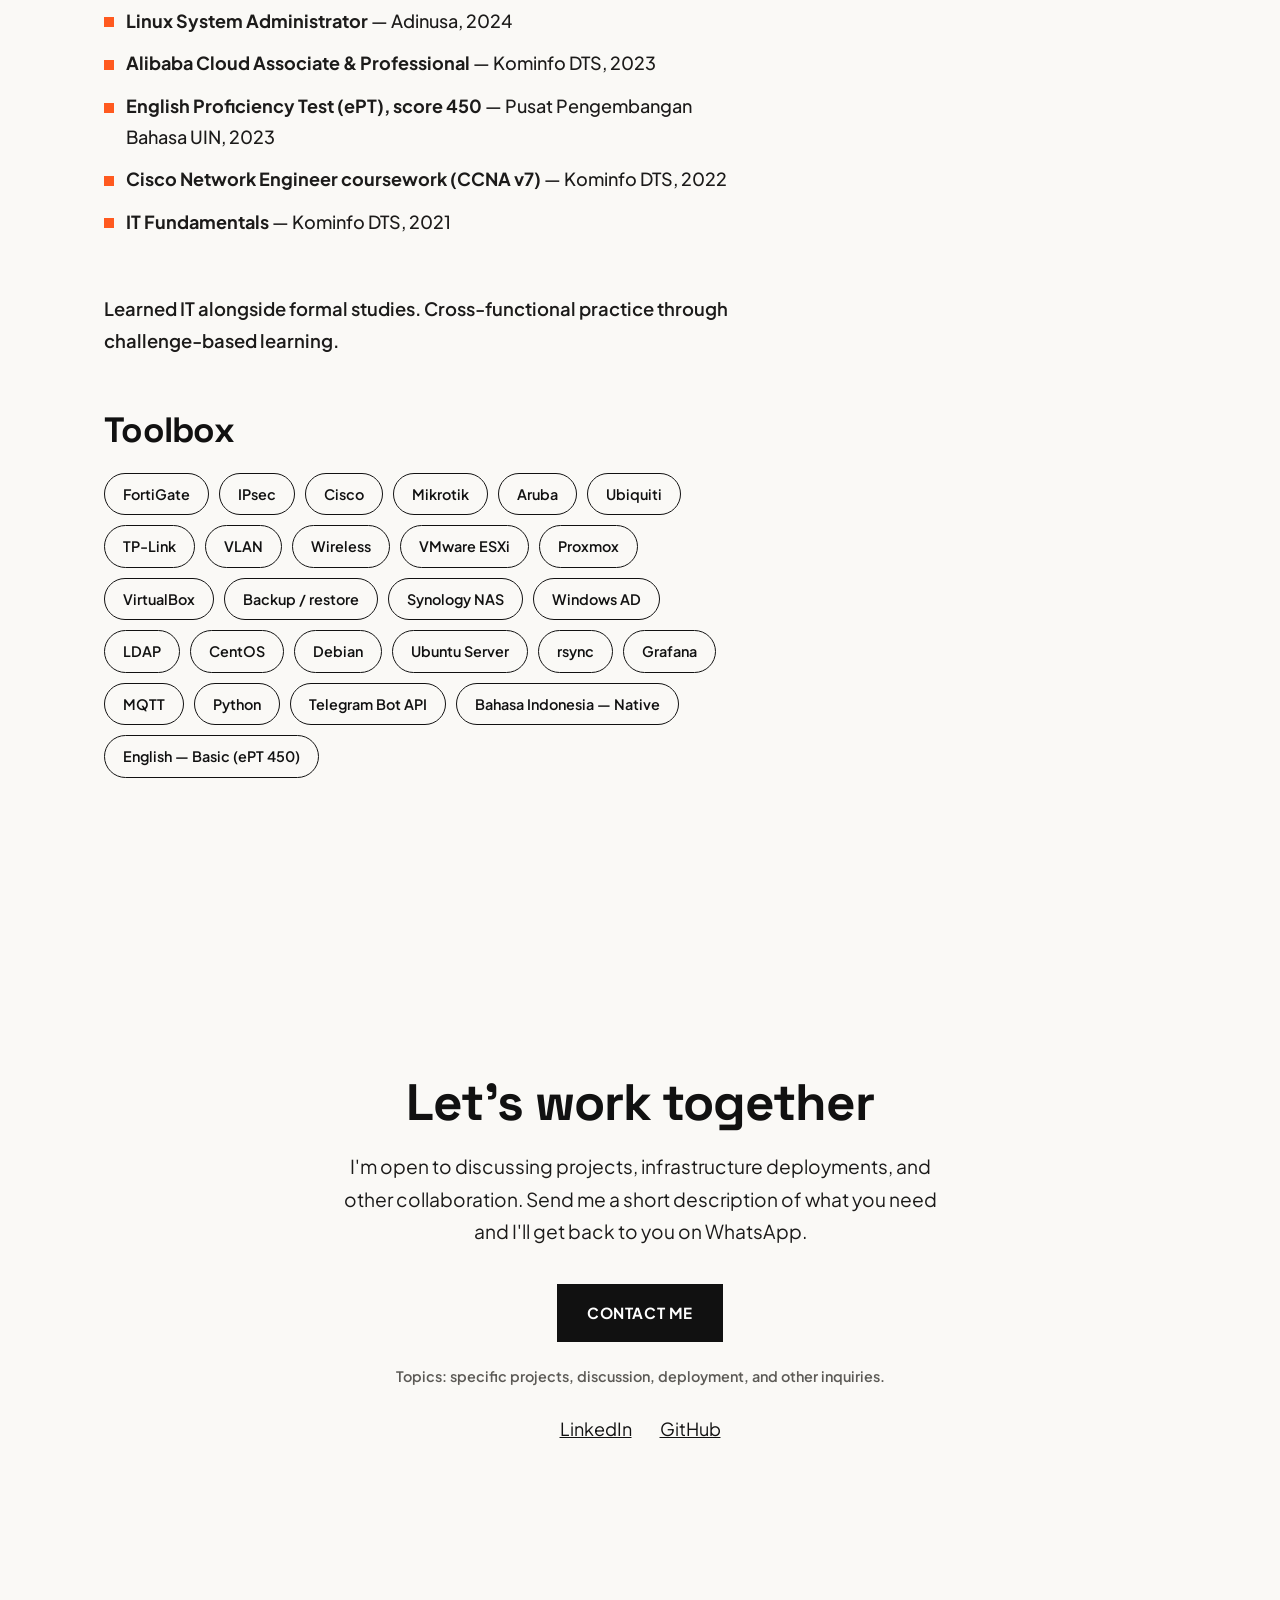
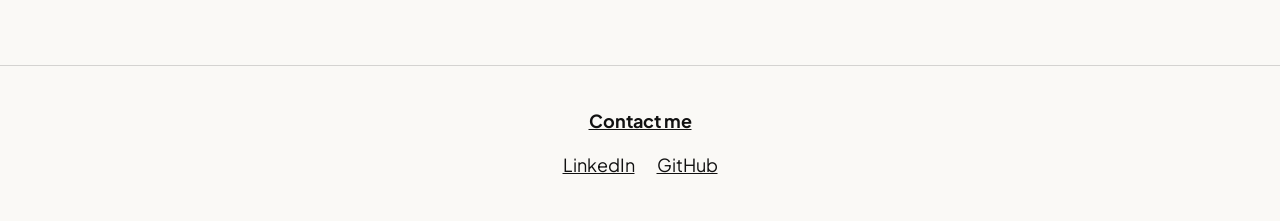
==== commit 5a238194: "feat: WhatsApp contact buttons open new tab + tab transition animation - All 'Contact me' buttons no" ====
--- a/index.html
+++ b/index.html
@@ -35,7 +35,7 @@
         <button type="button" class="tab" id="tab-lab" role="tab" aria-selected="false" aria-controls="panel-lab" data-tab="lab">Lab</button>
         <button type="button" class="tab" id="tab-work" role="tab" aria-selected="false" aria-controls="panel-work" data-tab="work">Work</button>
       </nav>
-      <a class="btn-black cta-header-btn" href="mailto:m.zikrialviansy12@gmail.com?subject=Project%20inquiry">Email me</a>
+      <a class="btn-black cta-header-btn" href="https://wa.me/6281413361253" target="_blank" rel="noopener">Contact me</a>
     </div>
   </header>
 
@@ -48,7 +48,7 @@
           <div class="hero-text">
             <p class="tab-label"><span class="tab-num">#01</span> The human</p>
             <h1 class="hero-title">Reliable infrastructure, clearly explained.</h1>
-            <p class="subhead">an IT infrastructure and network engineer in West Jakarta. Servers, virtualization, and secure branch networks.</p>
+            <p class="subhead">I'm an IT infrastructure and network engineer in West Jakarta. Servers, virtualization, and secure branch networks.</p>
             <p class="status-line">Open to roles in Jakarta, Malaysia, and remote.</p>
           </div>
 
@@ -148,8 +148,8 @@
       <section class="cta" id="contact">
         <div class="container">
           <h2 class="cta-title">Let's work together</h2>
-          <p class="cta-copy">I'm open to discussing projects, infrastructure deployments, and other collaboration. Send me a short description of what you need and I'll get back to you by email.</p>
-          <a class="btn-black cta-button" href="mailto:m.zikrialviansy12@gmail.com?subject=Project%20inquiry">Email me</a>
+          <p class="cta-copy">I'm open to discussing projects, infrastructure deployments, and other collaboration. Send me a short description of what you need and I'll get back to you on WhatsApp.</p>
+          <a class="btn-black cta-button" href="https://wa.me/6281413361253" target="_blank" rel="noopener">Contact me</a>
           <p class="cta-topics">Topics: specific projects, discussion, deployment, and other inquiries.</p>
           <div class="cta-links">
             <a href="https://www.linkedin.com/in/muhamadzikrialviansyah/" target="_blank" rel="noopener">LinkedIn</a>
@@ -203,8 +203,8 @@
       <section class="cta">
         <div class="container">
           <h2 class="cta-title">Let's work together</h2>
-          <p class="cta-copy">I'm open to discussing projects, infrastructure deployments, and other collaboration. Send me a short description of what you need and I'll get back to you by email.</p>
-          <a class="btn-black cta-button" href="mailto:m.zikrialviansy12@gmail.com?subject=Project%20inquiry">Email me</a>
+          <p class="cta-copy">I'm open to discussing projects, infrastructure deployments, and other collaboration. Send me a short description of what you need and I'll get back to you on WhatsApp.</p>
+          <a class="btn-black cta-button" href="https://wa.me/6281413361253" target="_blank" rel="noopener">Contact me</a>
           <p class="cta-topics">Topics: specific projects, discussion, deployment, and other inquiries.</p>
           <div class="cta-links">
             <a href="https://www.linkedin.com/in/muhamadzikrialviansyah/" target="_blank" rel="noopener">LinkedIn</a>
@@ -251,8 +251,8 @@
       <section class="cta">
         <div class="container">
           <h2 class="cta-title">Let's work together</h2>
-          <p class="cta-copy">I'm open to discussing projects, infrastructure deployments, and other collaboration. Send me a short description of what you need and I'll get back to you by email.</p>
-          <a class="btn-black cta-button" href="mailto:m.zikrialviansy12@gmail.com?subject=Project%20inquiry">Email me</a>
+          <p class="cta-copy">I'm open to discussing projects, infrastructure deployments, and other collaboration. Send me a short description of what you need and I'll get back to you on WhatsApp.</p>
+          <a class="btn-black cta-button" href="https://wa.me/6281413361253" target="_blank" rel="noopener">Contact me</a>
           <p class="cta-topics">Topics: specific projects, discussion, deployment, and other inquiries.</p>
           <div class="cta-links">
             <a href="https://www.linkedin.com/in/muhamadzikrialviansyah/" target="_blank" rel="noopener">LinkedIn</a>
@@ -318,8 +318,8 @@
       <section class="cta">
         <div class="container">
           <h2 class="cta-title">Let's work together</h2>
-          <p class="cta-copy">I'm open to discussing projects, infrastructure deployments, and other collaboration. Send me a short description of what you need and I'll get back to you by email.</p>
-          <a class="btn-black cta-button" href="mailto:m.zikrialviansy12@gmail.com?subject=Project%20inquiry">Email me</a>
+          <p class="cta-copy">I'm open to discussing projects, infrastructure deployments, and other collaboration. Send me a short description of what you need and I'll get back to you on WhatsApp.</p>
+          <a class="btn-black cta-button" href="https://wa.me/6281413361253" target="_blank" rel="noopener">Contact me</a>
           <p class="cta-topics">Topics: specific projects, discussion, deployment, and other inquiries.</p>
           <div class="cta-links">
             <a href="https://www.linkedin.com/in/muhamadzikrialviansyah/" target="_blank" rel="noopener">LinkedIn</a>
--- a/assets/css/style.css
+++ b/assets/css/style.css
@@ -69,6 +69,7 @@
   font-size: 0.95rem;
   cursor: pointer;
   white-space: nowrap;
+  text-decoration: none;
 }
 .tab:hover { background: rgba(17, 17, 17, 0.06); }
 .tab[aria-selected="true"] { background: var(--ink); color: #ffffff; }
@@ -94,7 +95,17 @@
 
 /* ===== Tab panels ===== */
 .tab-panel { display: none; padding: 48px 0 110px; }
-.tab-panel.is-active { display: block; }
+.tab-panel.is-active {
+  display: block;
+  /* Soften the tab swap: content fades in with a small upward slide.
+     Auto-disabled by the prefers-reduced-motion block at the end of
+     this file (* { animation: none !important }). */
+  animation: panel-in 0.3s ease-out both;
+}
+@keyframes panel-in {
+  from { opacity: 0; transform: translateY(10px); }
+  to   { opacity: 1; transform: translateY(0); }
+}
 
 /* ===== About ===== */
 /* position + overflow guard: decor shapes are clipped here so they can never
@@ -282,6 +293,32 @@
 .footer-contact { font-weight: 700; }
 .footer-links { display: flex; gap: 22px; }
 
+/* ===== Case study (content/ pages) ===== */
+.case-study { max-width: 760px; padding-top: 56px; padding-bottom: 40px; }
+.eyebrow {
+  font-family: var(--font-head);
+  font-size: 0.82rem;
+  font-weight: 700;
+  letter-spacing: 0.18em;
+  text-transform: uppercase;
+  color: var(--orange);
+  margin: 0 0 20px;
+}
+.case-study h1 { margin-bottom: 16px; }
+.case-study-meta {
+  color: var(--muted);
+  font-weight: 500;
+  margin-bottom: 48px;
+  padding-bottom: 24px;
+  border-bottom: 1px solid var(--line);
+}
+.case-study h2 { margin: 44px 0 16px; font-size: clamp(1.6rem, 3vw, 2.2rem); }
+.case-study p { max-width: 68ch; }
+.case-study ul { display: grid; gap: 10px; padding-left: 22px; list-style: disc; }
+.case-study ul li { padding-left: 4px; }
+.footer-back { font-weight: 700; }
+.footer-note { margin: 0; color: var(--muted); font-size: 0.9rem; }
+
 /* ===== Motion ===== */
 @media (prefers-reduced-motion: reduce) {
   html { scroll-behavior: auto; }
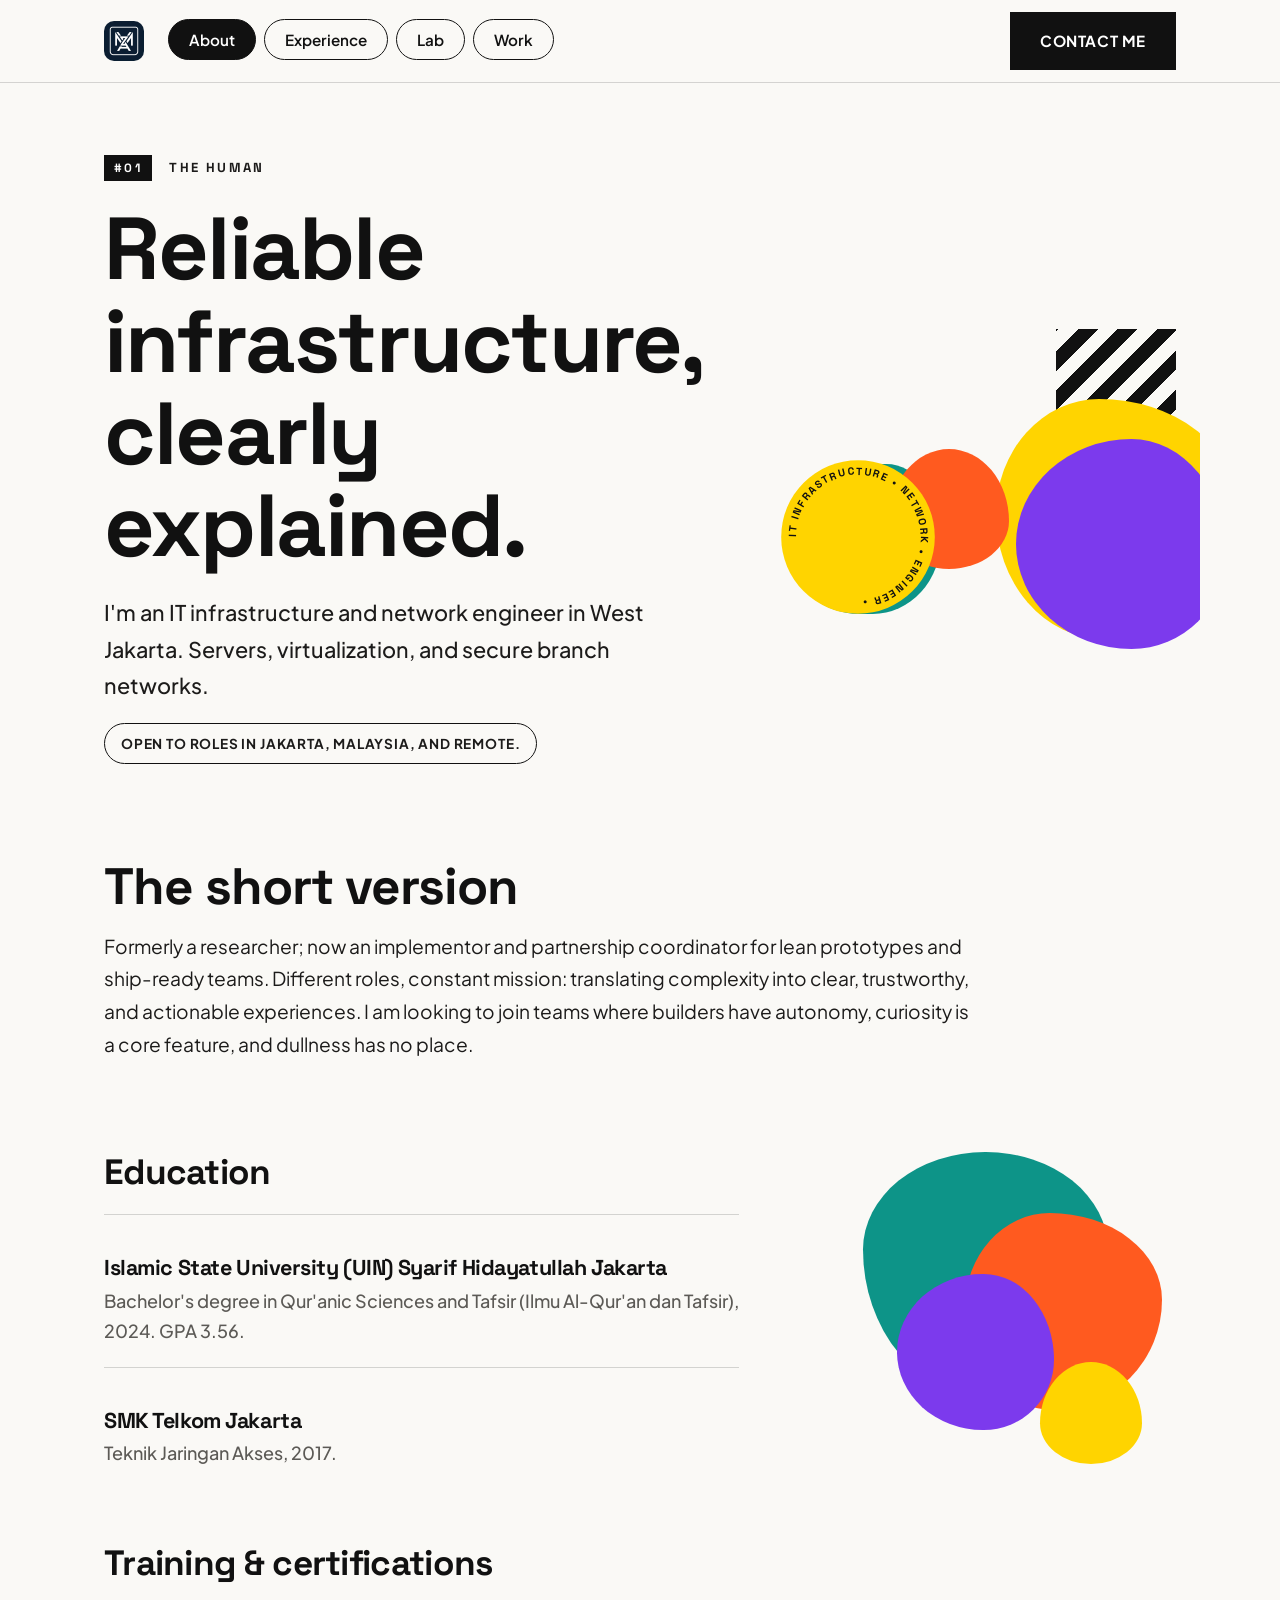
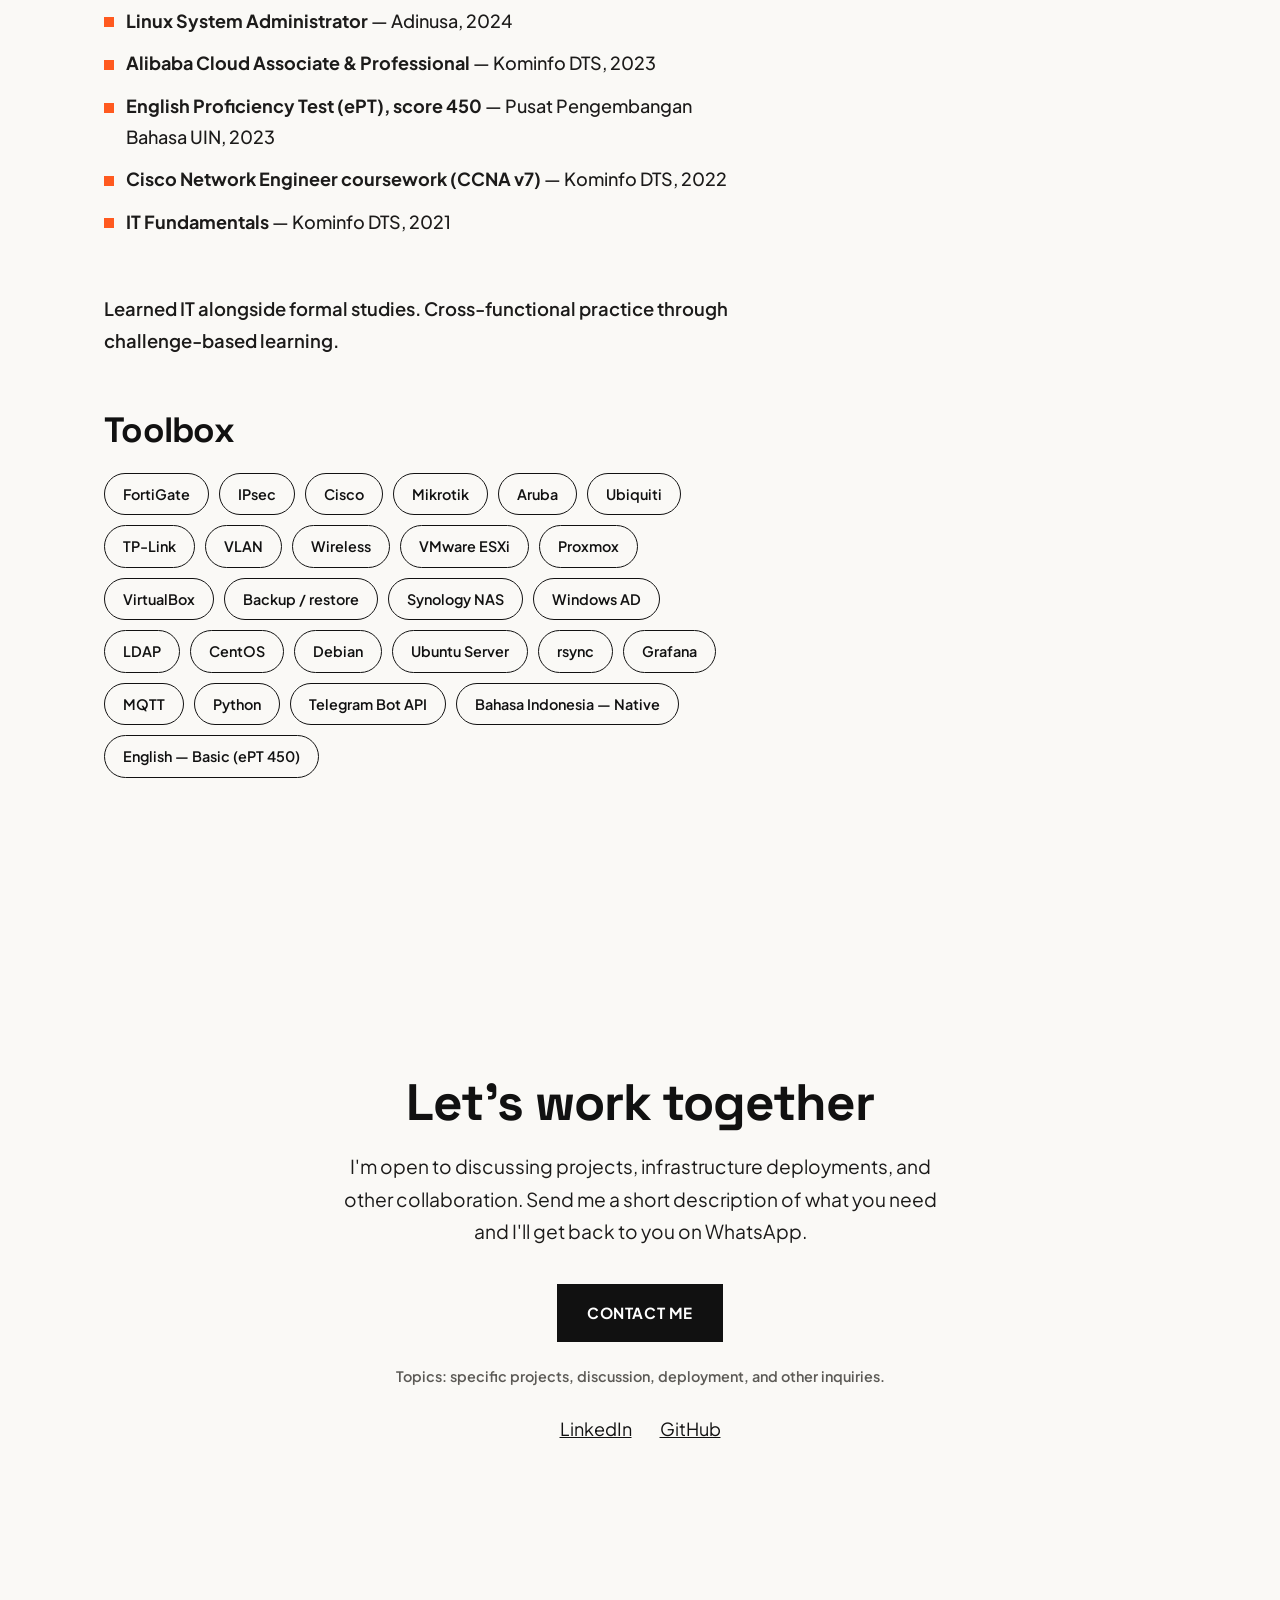
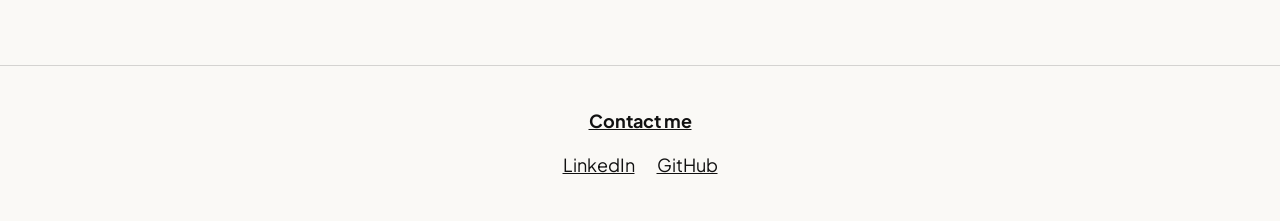
==== commit d9f871c3: "Add: header logo (monogram MZA) with responsive styling" ====
--- a/index.html
+++ b/index.html
@@ -6,7 +6,8 @@
   <title>Muhamad Zikri Alviansyah — IT Infrastructure &amp; Network Engineer</title>
   <meta name="description" content="Muhamad Zikri Alviansyah — an IT infrastructure and network engineer in West Jakarta. Servers, virtualization, and secure branch networks." />
   <meta name="theme-color" content="#faf9f6" />
-  <link rel="icon" type="image/svg+xml" href="/assets/favicon.svg" />
+  <link rel="icon" href="/assets/favicon.ico" />
+  <link rel="manifest" href="/assets/site.webmanifest" />
   <meta property="og:type" content="website" />
   <meta property="og:site_name" content="Muhamad Zikri Alviansyah" />
   <meta property="og:title" content="Muhamad Zikri Alviansyah — IT Infrastructure &amp; Network Engineer" />
@@ -29,6 +30,7 @@
 
   <header class="site-header">
     <div class="container header-inner">
+      <img class="header-logo" src="/assets/header-logo.jpg" alt="Muhamad Zikri Alviansyah logo" width="40" height="40" />
       <nav class="tab-nav" id="portfolio-tabs" role="tablist" aria-label="Portfolio sections">
         <button type="button" class="tab" id="tab-about" role="tab" aria-selected="true" aria-controls="panel-about" data-tab="about">About</button>
         <button type="button" class="tab" id="tab-experience" role="tab" aria-selected="false" aria-controls="panel-experience" data-tab="experience">Experience</button>
--- a/assets/css/style.css
+++ b/assets/css/style.css
@@ -55,6 +55,8 @@
 @media (min-width: 900px) {
   .header-inner { flex-direction: row; align-items: center; justify-content: space-between; gap: 24px; padding-top: 12px; padding-bottom: 12px; }
 }
+.header-logo { display: block; width: 40px; height: 40px; border-radius: 10px; flex: 0 0 auto; }
+@media (max-width: 899px) { .header-logo { width: 36px; height: 36px; } }
 .tab-nav { display: flex; gap: 8px; overflow-x: auto; scrollbar-width: none; padding-bottom: 2px; }
 .tab-nav::-webkit-scrollbar { display: none; }
 .tab {
@@ -264,6 +266,7 @@
 .lab-card-outcome strong { color: var(--ink); }
 .lab-tools { display: flex; flex-wrap: wrap; gap: 8px; margin: 20px 0 0; padding: 0; }
 .lab-tools .chip { padding: 5px 14px; font-size: 0.8rem; }
+.lab-card-diagram { display: block; width: 100%; height: auto; margin-top: 24px; border: 1px solid var(--line); border-radius: 14px; background: var(--bg); }
 .chip-row .chip { cursor: pointer; }
 .chip-active, .chip.chip-active { background: var(--ink); color: #ffffff; }
 
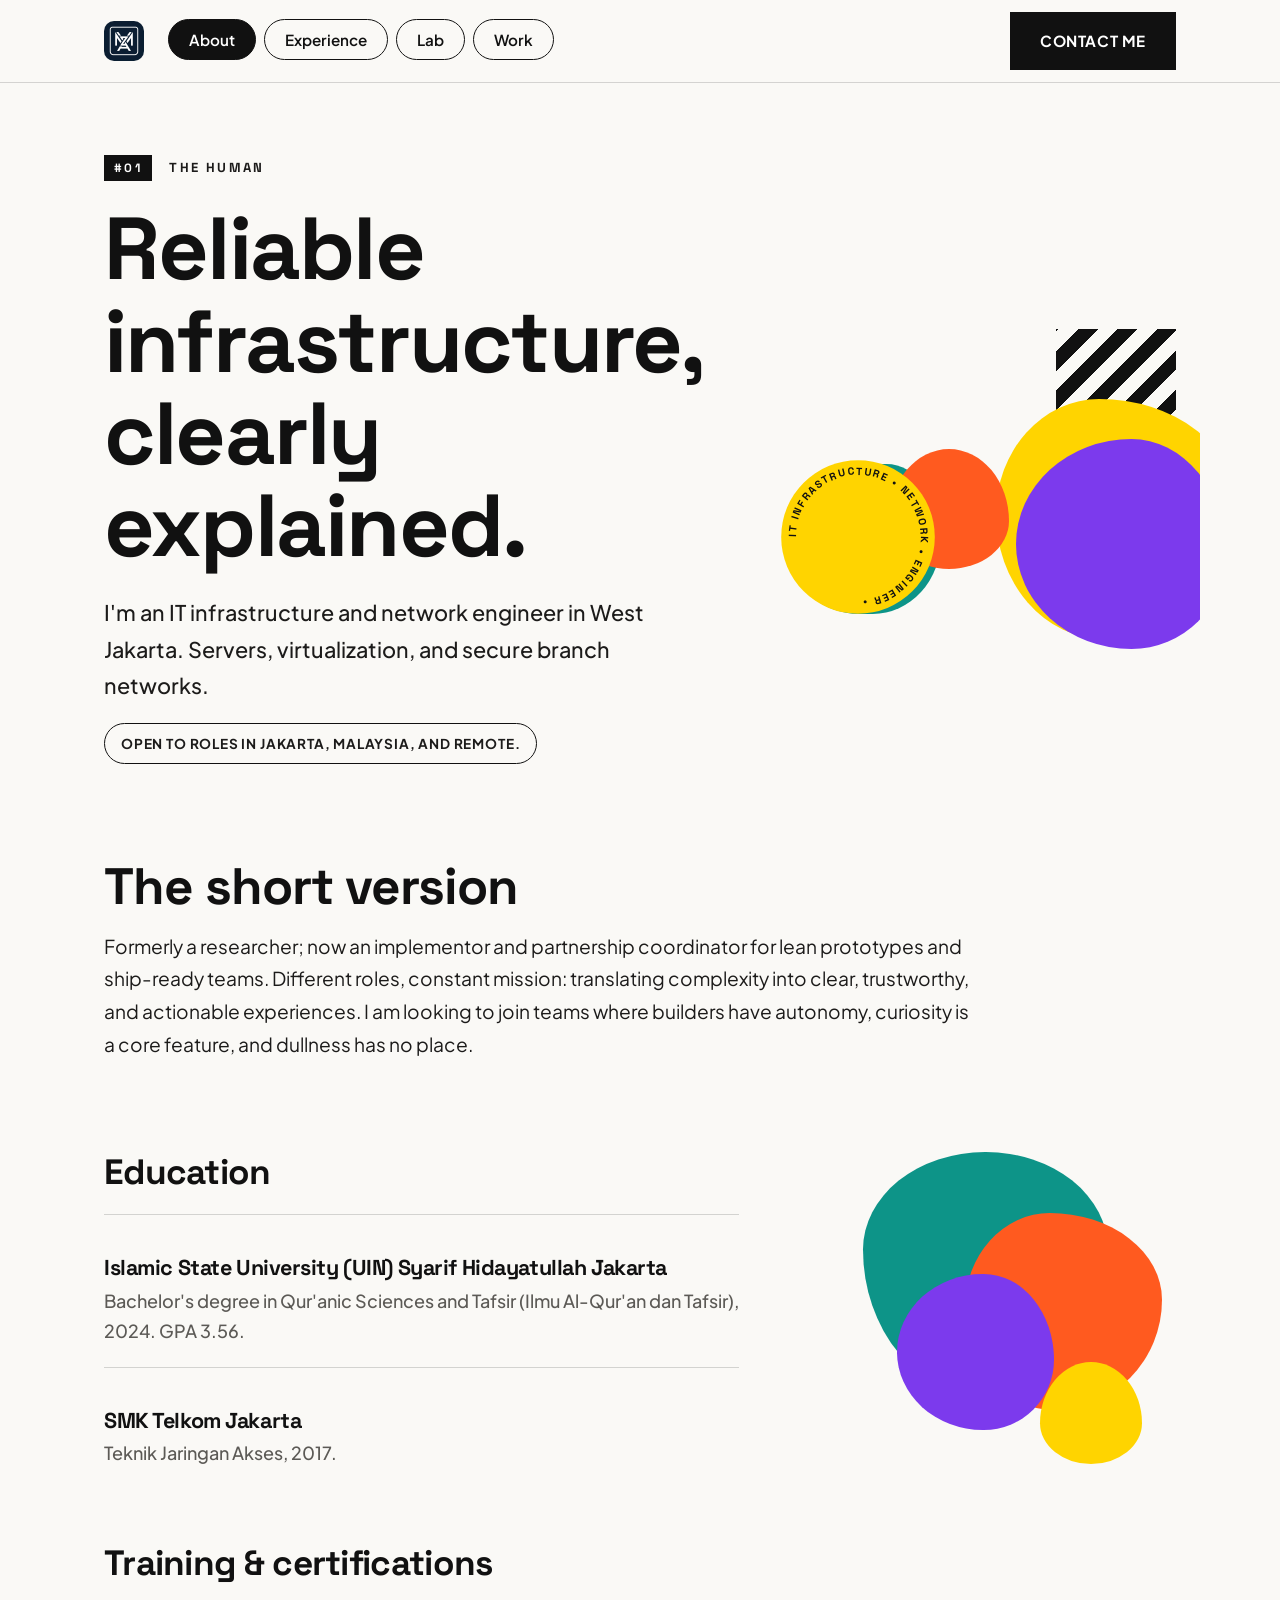
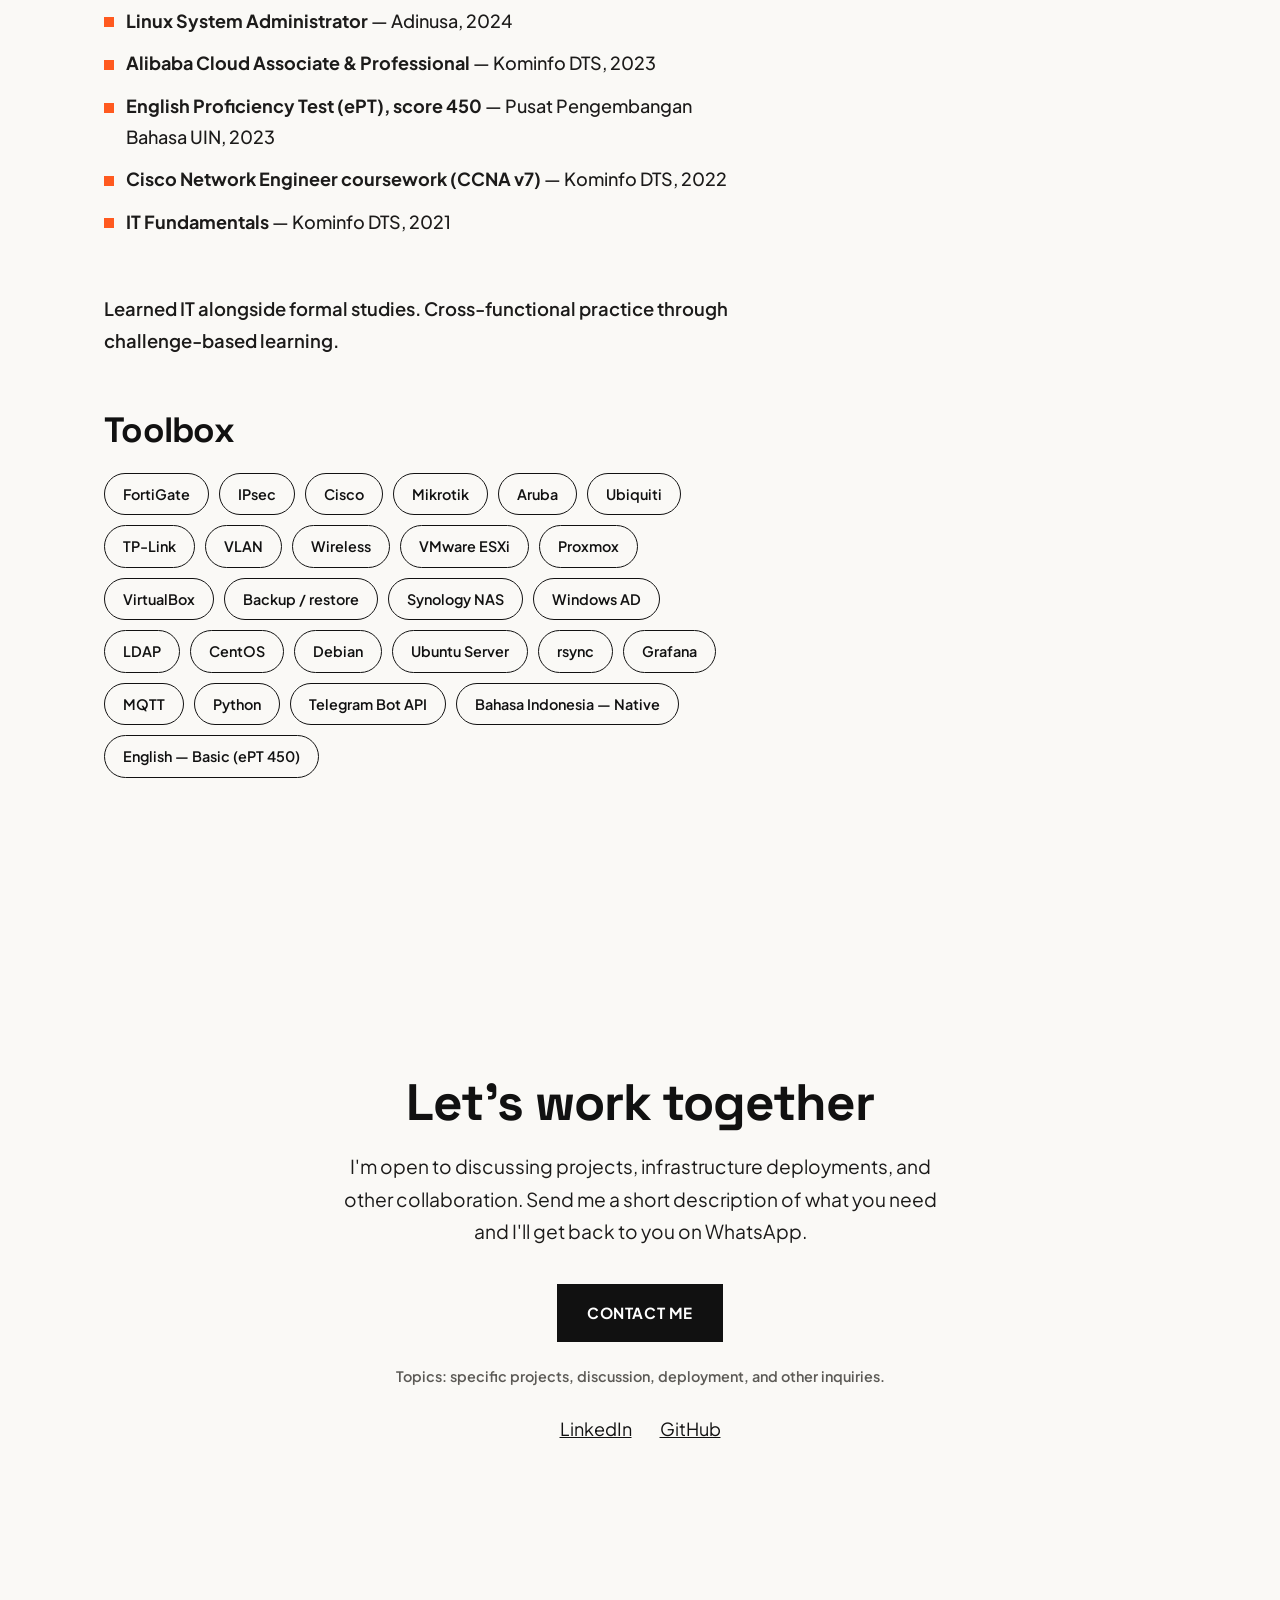
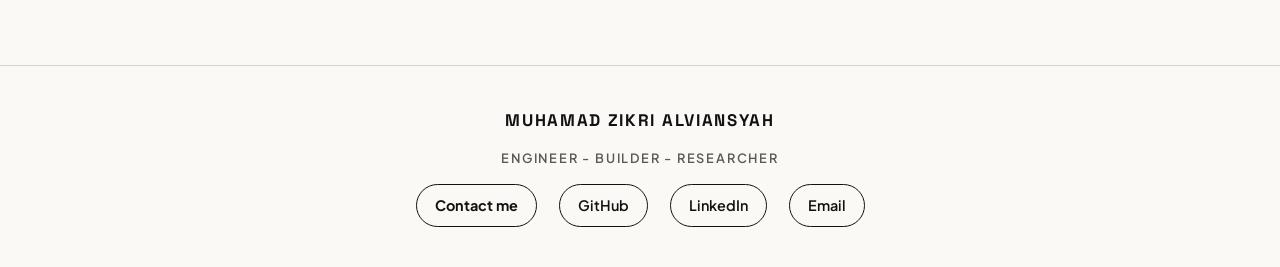
==== commit dc0841fb: "Add: footer brand line with pill links, email, and hover animation" ====
--- a/index.html
+++ b/index.html
@@ -334,10 +334,13 @@
 
   <footer class="site-footer">
     <div class="container footer-inner">
-      <a class="footer-contact" href="#contact">Contact me</a>
+      <p class="footer-brand">Muhamad Zikri Alviansyah</p>
+      <p class="footer-tagline">Engineer - Builder - Researcher</p>
       <div class="footer-links">
-        <a href="https://www.linkedin.com/in/muhamadzikrialviansyah/" target="_blank" rel="noopener">LinkedIn</a>
-        <a href="https://github.com/mzikrialviansy12" target="_blank" rel="noopener">GitHub</a>
+        <a class="chip footer-contact" href="#contact">Contact me</a>
+        <a class="chip" href="https://github.com/mzikrialviansy12" target="_blank" rel="noopener">GitHub</a>
+        <a class="chip" href="https://www.linkedin.com/in/muhamadzikrialviansyah/" target="_blank" rel="noopener">LinkedIn</a>
+        <a class="chip" href="mailto:m.zikrialviansy12@gmail.com">Email</a>
       </div>
     </div>
   </footer>
--- a/assets/css/style.css
+++ b/assets/css/style.css
@@ -56,7 +56,7 @@
   .header-inner { flex-direction: row; align-items: center; justify-content: space-between; gap: 24px; padding-top: 12px; padding-bottom: 12px; }
 }
 .header-logo { display: block; width: 40px; height: 40px; border-radius: 10px; flex: 0 0 auto; }
-@media (max-width: 899px) { .header-logo { width: 36px; height: 36px; } }
+@media (max-width: 899px) { .header-logo { width: 36px; height: 36px; align-self: center; } .tab-nav { width: fit-content; max-width: 100%; align-self: center; } }
 .tab-nav { display: flex; gap: 8px; overflow-x: auto; scrollbar-width: none; padding-bottom: 2px; }
 .tab-nav::-webkit-scrollbar { display: none; }
 .tab {
@@ -294,7 +294,11 @@
 .site-footer { border-top: 1px solid var(--line); padding: 40px 0; }
 .footer-inner { display: flex; flex-direction: column; gap: 14px; align-items: center; }
 .footer-contact { font-weight: 700; }
-.footer-links { display: flex; gap: 22px; }
+.footer-brand { margin: 0; font-family: var(--font-head); font-weight: 700; font-size: 1.05rem; letter-spacing: 0.1em; text-transform: uppercase; color: var(--ink); text-align: center; }
+.footer-tagline { margin: 0; font-size: 0.8rem; font-weight: 600; letter-spacing: 0.14em; text-transform: uppercase; color: var(--muted); text-align: center; }
+.footer-links { display: flex; gap: 22px; flex-wrap: wrap; justify-content: center; }
+.footer-links .chip { text-decoration: none; transition: background 0.2s ease, color 0.2s ease, transform 0.2s ease; }
+.footer-links .chip:hover { background: var(--ink); color: #ffffff; transform: translateY(-2px); }
 
 /* ===== Case study (content/ pages) ===== */
 .case-study { max-width: 760px; padding-top: 56px; padding-bottom: 40px; }
